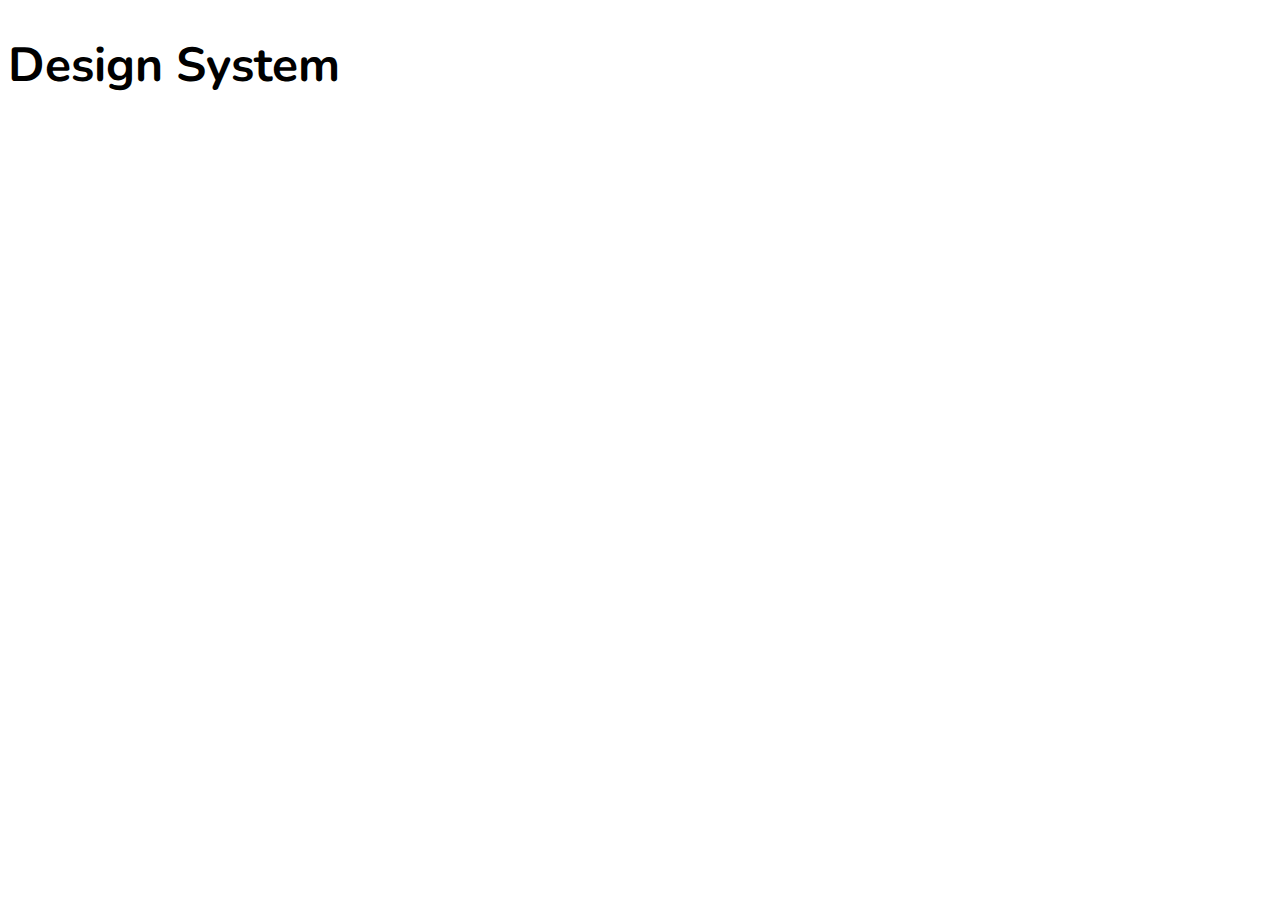
==== src/design-system.html @ 00b3ef36 "first task1 commit" ====
<!DOCTYPE html>
<html lang="en">
  <head>
    <meta charset="UTF-8" />
    <meta http-equiv="X-UA-Compatible" content="IE=edge" />
    <meta name="viewport" content="width=device-width, initial-scale=1.0" />
    <link rel="stylesheet" href="styles/index.css" />
    <link rel="stylesheet" href="https://fonts.googleapis.com/css?family=Montserrat|Nunito" />
    <title>Design System</title>
  </head>
  <body>
    <h1>Design System</h1>
  </body>
</html>
---- src/styles/index.css ----
@import 'generic/_box-sizing.css';
@import 'generic/_resets.css';

@import 'settings/_settings.css';
@import 'elements/_body.css';
@import 'elements/_links.css';
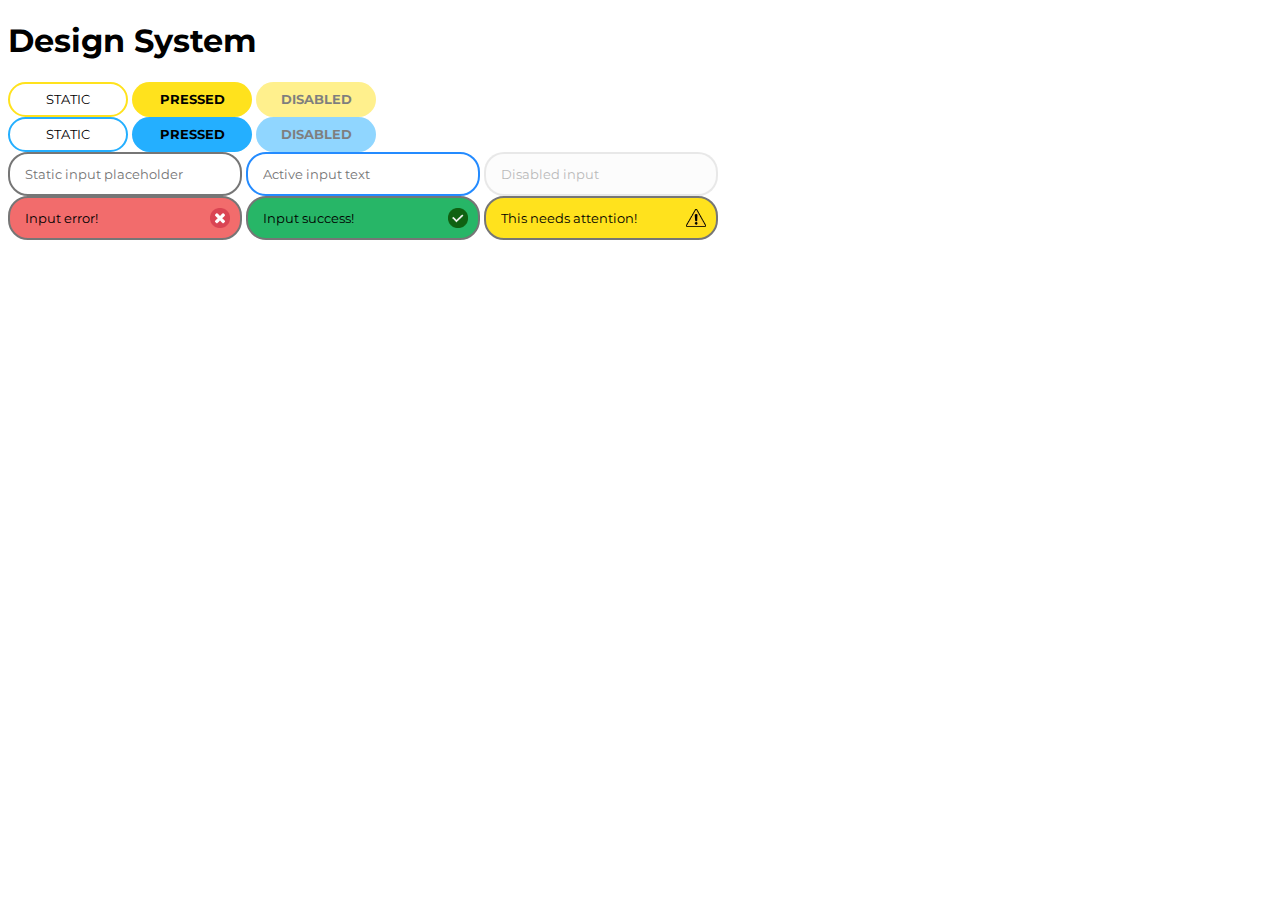
==== commit 7bbceb63: "first task2 commit" ====
--- a/src/design-system.html
+++ b/src/design-system.html
@@ -10,5 +10,25 @@
   </head>
   <body>
     <h1>Design System</h1>
+    <div>
+      <button class ="button button--main">STATIC</button>
+      <button class ="button button--main button--main--pressed">PRESSED</button>
+      <button class ="button button--main button--main--pressed" disabled>DISABLED</button>
+    </div>
+    <div>
+      <button class ="button button--alt">STATIC</button>
+      <button class ="button button--alt button--alt--pressed">PRESSED</button>
+      <button class ="button button--alt button--alt--pressed" disabled>DISABLED</button>
+    </div>
+    <div>
+      <input class ="input input--active" type="text" placeholder="Static input placeholder"/>
+      <input class ="input input--active input--pressed" type="text" placeholder="Active input text"/>
+      <input class ="input" type="text" placeholder="Disabled input" disabled/>
+    </div>
+    <div>
+      <input class ="input input--error" type="text" placeholder="Input error!"/>
+      <input class ="input input--success" type="text" placeholder="Input success!"/>
+      <input class ="input input--warning" type="text" placeholder="This needs attention!"/>
+    </div>
   </body>
 </html>
--- a/src/styles/index.css
+++ b/src/styles/index.css
@@ -1,6 +1,10 @@
+@import 'settings/_settings.css';
+
 @import 'generic/_box-sizing.css';
 @import 'generic/_resets.css';
 
-@import 'settings/_settings.css';
 @import 'elements/_body.css';
 @import 'elements/_links.css';
+
+@import 'components/_button.css';
+@import 'components/_input.css';
